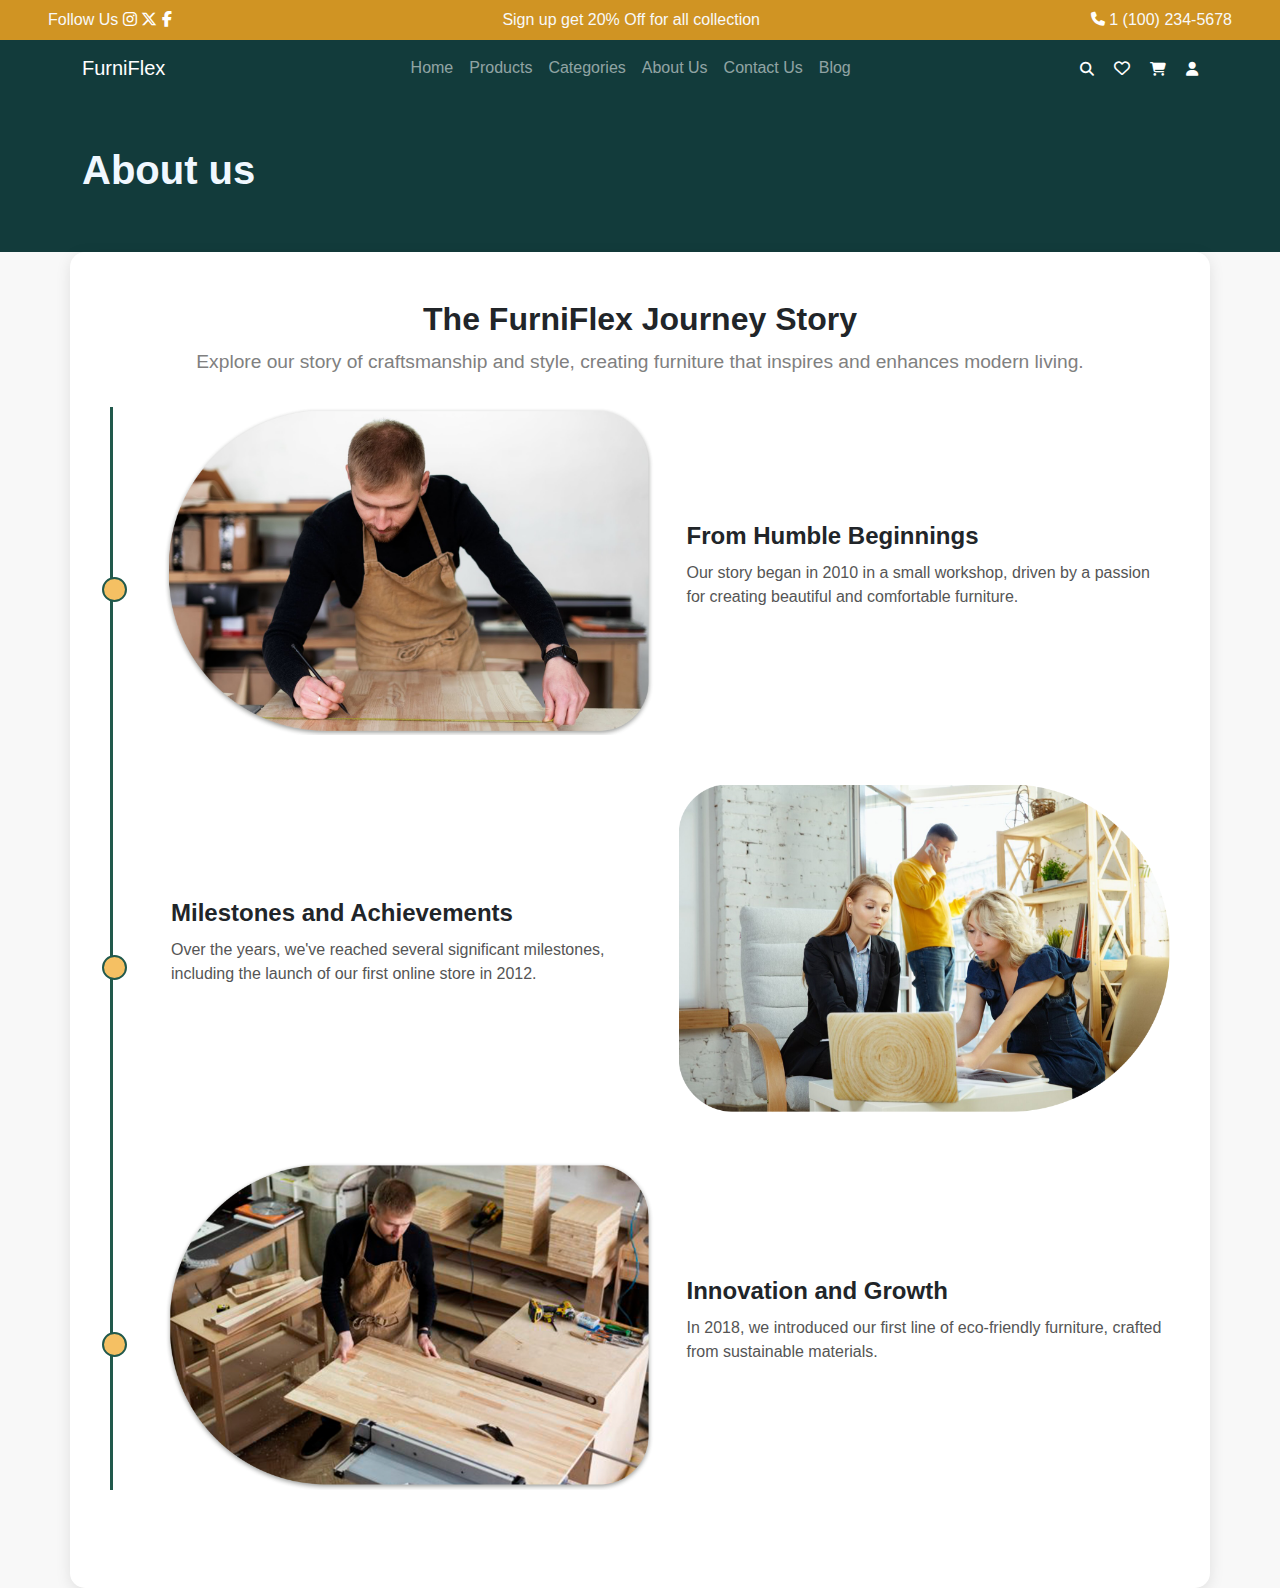
==== secciones/About.html @ eaa71ba8 "Primer commit - Subiendo proyecto inicial" ====
<!DOCTYPE html>
<html lang="en">
<head>
    <meta charset="UTF-8">
    <meta name="viewport" content="width=device-width, initial-scale=1.0">
    <title>About</title>
    <link href="https://cdn.jsdelivr.net/npm/bootstrap@5.3.0/dist/css/bootstrap.min.css" rel="stylesheet">
    <link rel="stylesheet" href="/css/estilos.css">
    <link rel="stylesheet" href="https://cdnjs.cloudflare.com/ajax/libs/font-awesome/6.4.2/css/all.min.css">

</head>
<body>
    <!-- Top Bar -->
    <div class="top-bar py-2 text-light text-center">
        <div>Follow Us
            <i class="fa-brands fa-instagram" style="color: #ffffff;"></i>
            <i class="fa-brands fa-x-twitter" style="color: #ffffff;"></i>
            <i class="fa-brands fa-facebook-f" style="color: #ffffff;"></i>
        </div>
        <div>Sign up get 20% Off for all collection</div>
        <div>
            <i class="fa-solid fa-phone fa-sm" style="color: #ffffff;"></i>
            1 (100) 234-5678
        </div>
    </div>
    
    <!-- Navbar -->
    <nav class="navbar navbar-expand-lg navbar-dark">
        <div class="container">

            <!-- Logo -->
            <a class="navbar-brand" href="#">FurniFlex</a>
            <button class="navbar-toggler" type="button" data-bs-toggle="collapse" data-bs-target="#navbarNav" aria-controls="navbarNav" aria-expanded="false" aria-label="Toggle navigation">
                <span class="navbar-toggler-icon"></span>
            </button>

            <div class="collapse navbar-collapse" id="navbarNav">
                <ul class="navbar-nav ms-auto">
                    <li class="nav-item"><a class="nav-link" href="/Index.html">Home</a></li>
                    <li class="nav-item"><a class="nav-link" href="/secciones/Products.html">Products</a></li>
                    <li class="nav-item"><a class="nav-link" href="/secciones/Categories.html">Categories</a></li>
                    <li class="nav-item"><a class="nav-link" href="/secciones/About.html">About Us</a></li>
                    <li class="nav-item"><a class="nav-link" href="/secciones/Contact.html">Contact Us</a></li>
                    <li class="nav-item"><a class="nav-link" href="/secciones/Blog.html">Blog</a></li>
                </ul>
            </div>

            <!-- Iconos -->
             <div>
                <div class="nav-iconos">
                    <i class="fa-solid fa-magnifying-glass fa-fade fa-sm" style="color: #ffffff;"></i>
                    <i class="fa-regular fa-heart fa-fade " style="color: #ffffff;"></i>
                    <i class="fa-solid fa-cart-shopping fa-fade fa-sm" style="color: #ffffff;"></i>
                    <i class="fa-solid fa-user fa-fade fa-sm" style="color: #ffffff;"></i>   
                </div>
            </div>

        </div>
    </nav>
    
    <!-- Hero Section -->
    <header class="hero-section">
        <div class="container">
            <div class="hero">

                <!-- Titulo -->
                <div class="hero-text">
                    <h1 class="hero-title">About us</h1>
                </div>

            </div>
        </div>
    </header>


    <section class="about-us container py-5">
        <div class="text-center mb-4">
            <h2 class="section-title">The FurniFlex Journey Story</h2>
            <p class="section-subtitle">Explore our story of craftsmanship and style, creating furniture that inspires and enhances modern living.</p>
        </div>

        <div class="timeline">
            <div class="timeline-item row align-items-center">
                <div class="col-md-6 image-container">
                    <img src="../imagenes/about-1.png" alt="From Humble Beginnings">
                </div>
                <div class="col-md-6 text-container">
                    <h3>From Humble Beginnings</h3>
                    <p>Our story began in 2010 in a small workshop, driven by a passion for creating beautiful and comfortable furniture.</p>
                </div>
            </div>

            <div class="timeline-item row align-items-center flex-row-reverse">
                <div class="col-md-6 image-container">
                    <img src="../imagenes/about-2.png" alt="Milestones and Achievements">
                </div>
                <div class="col-md-6 text-container">
                    <h3>Milestones and Achievements</h3>
                    <p>Over the years, we've reached several significant milestones, including the launch of our first online store in 2012.</p>
                </div>
            </div>

            <div class="timeline-item row align-items-center">
                <div class="col-md-6 image-container">
                    <img src="../imagenes/about-3.png" alt="Innovation and Growth">
                </div>
                <div class="col-md-6 text-container">
                    <h3>Innovation and Growth</h3>
                    <p>In 2018, we introduced our first line of eco-friendly furniture, crafted from sustainable materials.</p>
                </div>
            </div>
        </div>
    </section>

</body>
</html>
    
    



    
    <script src="https://cdn.jsdelivr.net/npm/bootstrap@5.3.0/dist/js/bootstrap.bundle.min.js"></script>
</body>
</html>
---- css/estilos.css ----
body {
    font-family: Arial, sans-serif;
    background-color: #ffffff;
}

/* NAVBAR 
................................................................*/

.top-bar {
    background-color: #d09423;
    display: flex;
    justify-content: space-between;
    align-items: center; /* Para alinear verticalmente */
    padding: 0.5rem 3rem; /* Ajusta el padding si es necesario */
    }

.navbar {
    background-color: #123b3b;
}

.nav-iconos {
    display: flex;
    gap: 20px;
    align-items: center;
}

.navbar-collapse {
    flex-grow: 0 !important;
}


/* HERO 
................................................................*/

.hero-section {
    background-color: #123b3b;
    text-align: left;
}

.nav .container 
.header .container {
    display: flex;
    justify-content: space-between; /* Distribuye los elementos */
}

.hero {
    background-color: #123b3b;
    display: flex;
    align-items: center;
    padding: 50px 0px 50px 0px;
}

.hero-title {
    font-weight: 600;
}

.hero-subtitle{
    margin: 30px 60px 40px 0px;
}

.hero-text {
    max-width: 40%;
    color: aliceblue;
}

.hero-images {
    display: flex;
    gap: 12px;
    flex: 1;
}

.hero-images div {
    position: relative;
    color: white;
    text-align: center;
}

.hero-images img {
    width: 100%;
    height: auto;
    border-radius: 10px;
}

.hero-images .large {
    flex: 4;
}

.hero-images .small {
    flex: 2;
}

.overlay-text {
    position: absolute;
    bottom: 10px;
    left: 10px;
    padding: 5px 10px;
    border-radius: 5px;
}

.btn-yellow {
    background-color: #c58b0e;
    border: none;
    padding: 10px 30px;
    color: white;
    border-radius: 40px;
}

  /* Hero Responsive */
  @media (max-width: 995px) {
    .hero {
        flex-direction: column;
    }
    .hero-text {
        margin-bottom: 40px;
        max-width: 100%;
    }

    .hero-images div {
        flex: unset;
    }
}

/* HOME - SECCION 1 ICONOS
................................................................*/

.feature-item {
    display: flex;
    flex-direction: column;
    align-items: center;
    gap: 10px;
}

.feature-icon {
    width: 50px;
    height: 50px;
    background-color: #FFC107; 
    border-radius: 50%;
    display: flex;
    align-items: center;
    justify-content: center;
    box-shadow: 5px 5px 10px rgba(0, 0, 0, 0.1); /* Sombra ligera */
    position: relative;
}

.feature-icon i {
    font-size: 20px;
    color: #000;
}

/* HOME INDEX- SECCION 2 CARDS
................................................................*/

.new-collection {
    padding: 20px 0;
}

/* Estilos generales para las cards */
.collection-card {
    background-color: #f5f5f5; /* Fondo gris */
    box-shadow: 0 0px 8px rgba(0, 0, 0, 0.2); /* Sombra leve */
    height: 100%;
    border-radius: 10px;
    padding: 20px;
    position: relative;
    overflow: hidden;
    display: flex;
    justify-content: space-between;
    align-items: center;
    margin-bottom: 20px;
}

.collection-card.large-card {
    height: 250px;
}

/* Estilos del contenido de cada card */
.collection-content {
    padding: 20px 0px 20px 20px;
    flex: 1;
}

.collection-content .badge {
    display: inline-block;
    background-color: #ffffff;
    color: #1b3b34;
    padding: 5px 10px;
    border-radius: 20px;
    font-size: 12px;
    font-weight: bold;
}

.collection-content h3 {
    height: 100%;
    font-size: 20px;
    margin: 10px 0;
}

.collection-content ul {
    list-style: none;
    padding: 0;
    font-size: 14px;
    color: #555;
}

.collection-content ul li {
    margin-bottom: 5px;
}

.view-all {
    color: #004a45;
    font-weight: bold;
    text-decoration: none;
    font-size: 14px;
}

/* Imagen dentro de las cards */
.collection-card img {
    height: auto;
    position:static;
    right: 50px;
    bottom: 20px;
}

#sillon {
    width: 300px;
    margin-right: 60px;
}

#mesa {
    width: 280px;
    margin-right: 40px;
}

#lampara {
    width: 130px;
    margin-right: 60px;

} 

/* Estilo especial para la card de descuento */
.discount-card {
    background-color: #1b3b34;
    height: 100%;
    color: white;
    text-align: center;
    display: flex;
    flex-direction: column;
    justify-content: center;
    align-items: center;
}

.discount-card p {
    background-color: #fbc02d;
    color: #1b3b34;
    padding: 5px 10px;
    border-radius: 15px;
    font-weight: bold;
    font-size: 14px;
}

.discount-card h2 {
    font-size: 24px;
    margin-top: 10px;
}

#bigcard {
    height: 100%;
}

/* FOOTER
....................................... */

.footer {
    background-color: #1b3b34; /* Color de fondo claro */
    padding: 40px 0;
}

/* Logo */
.logo {
    font-size: 28px;
    font-weight: bold;
}

/* Secciones del footer */
.footer h5 {
    font-weight: bold;
    margin-bottom: 15px;
}

.footer ul {
    padding: 0;
    list-style: none;
}

.footer ul li {
    margin-bottom: 8px;
}

.footer ul li a {
    text-decoration: none;
    color: #c8ccd0; /* Color gris */
    transition: color 0.3s ease;
}

.footer ul li a:hover {
    color: #fbbe06; /* Amarillo al pasar el mouse */
}

/* Línea divisoria */
.footer hr {
    border: none;
    height: 1px;
    background-color: #ddd;
    margin: 20px 0;
}

/* Texto de copyright */
.footer p {
    font-size: 14px;
    color: #d4d4d4;
}

/* Íconos sociales */
.footer a i {
    font-size: 20px;
    color: #ffffff;
    transition: color 0.3s ease;
}

.footer a i:hover {
    color: #fbbe06;
}

/* Métodos de pago */
.footer img {
    height: 24px;
}

/* Responsividad celular*/
@media (max-width: 768px) {
    .footer .row {
        text-align: center;
    }

    .footer .col-md-4 {
        margin-bottom: 20px;
    }
}


/* PRODUCTOS INDEX 
................................................................*/

/* Estilos generales */
body {
    font-family: Arial, sans-serif;
    background-color: #f8f8f8;
}

.productos-cards h3 {
    font-size: 20px;
}

/* Título de la sección */
.section-title {
    font-size: 28px;
    font-weight: bold;
    margin-bottom: 20px;
}

/* Filtros de categorías */
.filters {
    display: flex;
    gap: 15px;
    margin-bottom: 30px;
}

.filters a {
    text-decoration: none;
    color: #333;
    padding-bottom: 5px;
}

.filters .active {
    border-bottom: 2px solid #000;
}

/* Estilos de las tarjetas de productos */
.product-card {
    background: #fff;
    padding: 20px;
    border-radius: 20px;
    position: relative;
    text-align: center;
    box-shadow: 0 4px 10px rgba(0, 0, 0, 0.1);
    margin-bottom: 20px;
}

/* Descuento en la esquina superior izquierda */
.discount {
    position: absolute;
    top: 10px;
    left: 10px;
    background: #1e675a;
    color: white;
    padding: 5px 10px;
    border-radius: 15px;
    font-size: 14px;
}

/* Icono de corazón en la esquina superior derecha */
.fav-icon {
    position: absolute;
    top: 10px;
    right: 10px;
    padding: 5px 10px;
    font-size: 25px;
    cursor: pointer;
    color: #999;
}

.fav-icon:hover {
    color: red;
}

/* Imagen del producto */
.product-card img {
    max-width: 100%;
    height: auto;
    margin: 15px 0;
    border-radius: 8px;
}

/* Información del producto */
.product-info {
    display: flex;

    background: #1e675a;
    width: 100%;
    color: white;
    padding: 10px;
    border-radius: 8px;
    display: flex;
    justify-content: space-between;
    align-items: center;
}

/* Alineación del texto a la izquierda */
.info-left {
    display: flex;
    flex-direction: column;
    align-items: flex-start;
}

/* Centrar el botón a la derecha */
.info-right {
    display: flex;
    align-items: center;
    justify-content: center;
    padding-right: 15px;
}

/* Botón del carrito */
.cart-btn {
    background: white;
    border: none;
    color: #1e675a;
    font-size: 22px;
    cursor: pointer;

    /* fondo circular */
    width: 50px; 
    height: 50px; 
    border-radius: 50%; /* Hace el fondo redondo */

    /* Alineación ícono */
    display: flex;
    align-items: center;
    justify-content: center;
 
}

.cart-btn:hover {
    color: #ffbf14;
}


/* CATEGORÍAS INDEX 
................................................................*/


/* Contenedor principal del carrusel */
.carousel {
    display: flex;
    align-items: center;
    justify-content: center;
    position: relative;
    width: 90%;
    max-width: 1200px;
    margin: 0 auto;
}

/* Botones de navegación */
.carousel-btn {
    position: absolute;
    background: white;
    border: none;
    width: 40px;
    height: 40px;
    border-radius: 50%;
    display: flex;
    align-items: center;
    justify-content: center;
    cursor: pointer;
    box-shadow: 0 0 5px rgba(0, 0, 0, 0.2);
}

.featured-categories .left {
    left: -100px;
}

.featured-categories .right {
    right: -20px;
}

.carousel-btn i {
    color: #c98c38;
}

/* Contenedor de categorías */
.carousel-track {
    display: flex;
    gap: 20px;
    width: 100%;
    scroll-snap-type: x mandatory;
    overflow-x: auto;
    scroll-behavior: smooth;
    padding: 10px 0;
}

.carousel-track::-webkit-scrollbar {
    display: none; /* Oculta la barra de desplazamiento */
}

/* Cada categoría */
.featured-categories .category {
    flex: 0 0 auto;
    width: 200px;
    text-align: center;
    scroll-snap-align: center;
}

/* Contenedor circular para imágenes */
.featured-categories .image-container {
    width: 150px;
    height: 150px;
    border-radius: 50%;
    background-color: #f2f2f2;
    display: flex;
    align-items: center;
    justify-content: center;
    margin: 0 auto 10px;
}

.featured-categories .image-container img {
    max-width: 120px;
    max-height: 120px;
}

/* Títulos y subtítulos */
h3 {
    font-size: 18px;
    margin: 5px 0;
}

.carousel p {
    font-size: 14px;
    color: gray;
}

/* Media query celular 
---------------------------*/

@media (max-width: 768px) {
    .carousel-track {
        
        flex-direction: column;
        align-items: center;
        overflow-x: hidden; /* Evita desplazamiento horizontal */
        overflow-y: auto; /* Permite desplazamiento vertical */
        max-height: 80vh; /* Limita la altura para no ocupar toda la pantalla */
        gap: 15px;
    }

    /* Oculta los botones de navegación en móvil si no son necesarios */
    .carousel-btn {
        display: none;
    }

    /* Ajusta el tamaño de cada categoría en móvil */
    .category {
        width: 100%;
        max-width: 300px;
    }

    /* Ajusta el tamaño del contenedor de imágenes en móvil */
    .image-container {
        width: 200px;
        height: 200px;
    }

    .image-container img {
        max-width: 150px;
        max-height: 150px;
    }
}


/* ABOUT US INDEX 
................................................................*/

.about-us {
    background-color: white;
    border-radius: 15px;
    padding: 40px;
    box-shadow: 0 4px 15px rgba(0, 0, 0, 0.1);
}

.about-us .section-title {
    font-size: 2rem;
    font-weight: bold;
    margin-bottom: 10px;
}

.about-us .section-subtitle {
    font-size: 1.2rem;
    color: gray;
    margin-bottom: 30px;
}

/* Timeline */
.timeline {
    position: relative;
    padding-left: 30px;
    border-left: 3px solid #21594c;
}

/* Timeline Items */
.timeline-item {
    margin-bottom: 50px;
    position: relative;
    padding-left: 20px;
}

/* Connector Dots */
.timeline-item::before {
    content: "";
    width: 25px;
    height: 25px;
    background-color: #f5c063;
    border: 2px solid #21594c;
    border-radius: 50%;
    position: absolute;
    left: -29px;
    top: 170px;
}

/* Image Container */


.about-us .image-container img {
    width: 100%;
}


/* Text Container */
.about-us .text-container {
    padding: 20px;
}

.about-us .text-container h3 {
    font-size: 1.5rem;
    font-weight: bold;
    margin-bottom: 10px;
}

.about-us .text-container p {
    font-size: 1rem;
    color: #555;
}

/* Responsive Design */
@media (max-width: 768px) {
    .timeline-item {
        flex-direction: column;
    }

    .timeline-item.row {
        flex-direction: column !important;
    }

    .about-us .image-container, 
    .about-us .text-container {
        text-align: center;
    }

    .about-us .image-container img {
        max-width: 80%;
        margin: 0 auto;
    }

    .timeline {
        border-left: none;
    }

    .timeline-item::before {
        display: none;
    }
}


/* CONTACT INDEX 
................................................................*/

.contact-us h1 {
    font-size: 2.5rem;
    margin-bottom: 1rem;
}

.contact-us p {
    color: #6c757d;
    line-height: 1.6;
}

.contact-us .list-unstyled li {
    margin-bottom: 0.5rem;
    font-size: 1.1rem;
    display: flex;
    align-items: center;
}

.contact-us .list-unstyled li i {
    color: #ff8c00;
    margin-right: 0.5rem;
    font-size: 1.5rem;
}

/* Social Icons */
.contact-us .social-icons i {
    font-size: 1.5rem;
    margin-right: 0.5rem;
    color: #ff8c00;
    cursor: pointer;
}

/* Right Column Styles */
.contact-us .form-container {
    background-color: #054a48;
    border-radius: 15px;
    color: white;
    box-shadow: 0 4px 15px rgba(0, 0, 0, 0.1);
}

.contact-us .form-container h2 {
    font-size: 2rem;
    margin-bottom: 1rem;
}

.contact-us .form-container p {
    font-size: 0.9rem;
    margin-bottom: 1.5rem;
}

.contact-us .form-control {
    border-radius: 10px;
    border: none;
    padding: 0.75rem;
}

textarea.form-control {
    resize: none;
}

.contact-us .btn-warning {
    background-color: #fbbe06;
    border: none;
    padding: 0.75rem;
    font-size: 1.2rem;
    border-radius: 10px;
    transition: background-color 0.3s;
}

.contact-us .btn-warning:hover {
    background-color: #e67e00;
}


/* BLOG INDEX 
................................................................*/

.blog-section h2 {
    font-size: 2.5rem;
    font-weight: bold;
    color: #333;
}

.blog-section p {
    font-size: 1rem;
    color: #555;
    line-height: 1.6;
}

.blog-section .card {
    border: none;
    overflow: hidden;
    border-radius: 1rem;
    transition: transform 0.3s ease-in-out;
    background-color: #fff;
}

.blog-section .card:hover {
    transform: translateY(-10px);
    box-shadow: 0 10px 20px rgba(0, 0, 0, 0.1);
}

.blog-section .card-img-top {
    height: 200px;
    object-fit: cover;
    border-top-left-radius: 1rem;
    border-top-right-radius: 1rem;
}

.blog-section .card-body h5 {
    font-size: 1.25rem;
    font-weight: bold;
    margin-bottom: 0.5rem;
    color: #333;
}

.blog-section .card-body p {
    font-size: 0.9rem;
    color: #777;
}

.blog-section .text-warning {
    color: #f39c12 !important;
}
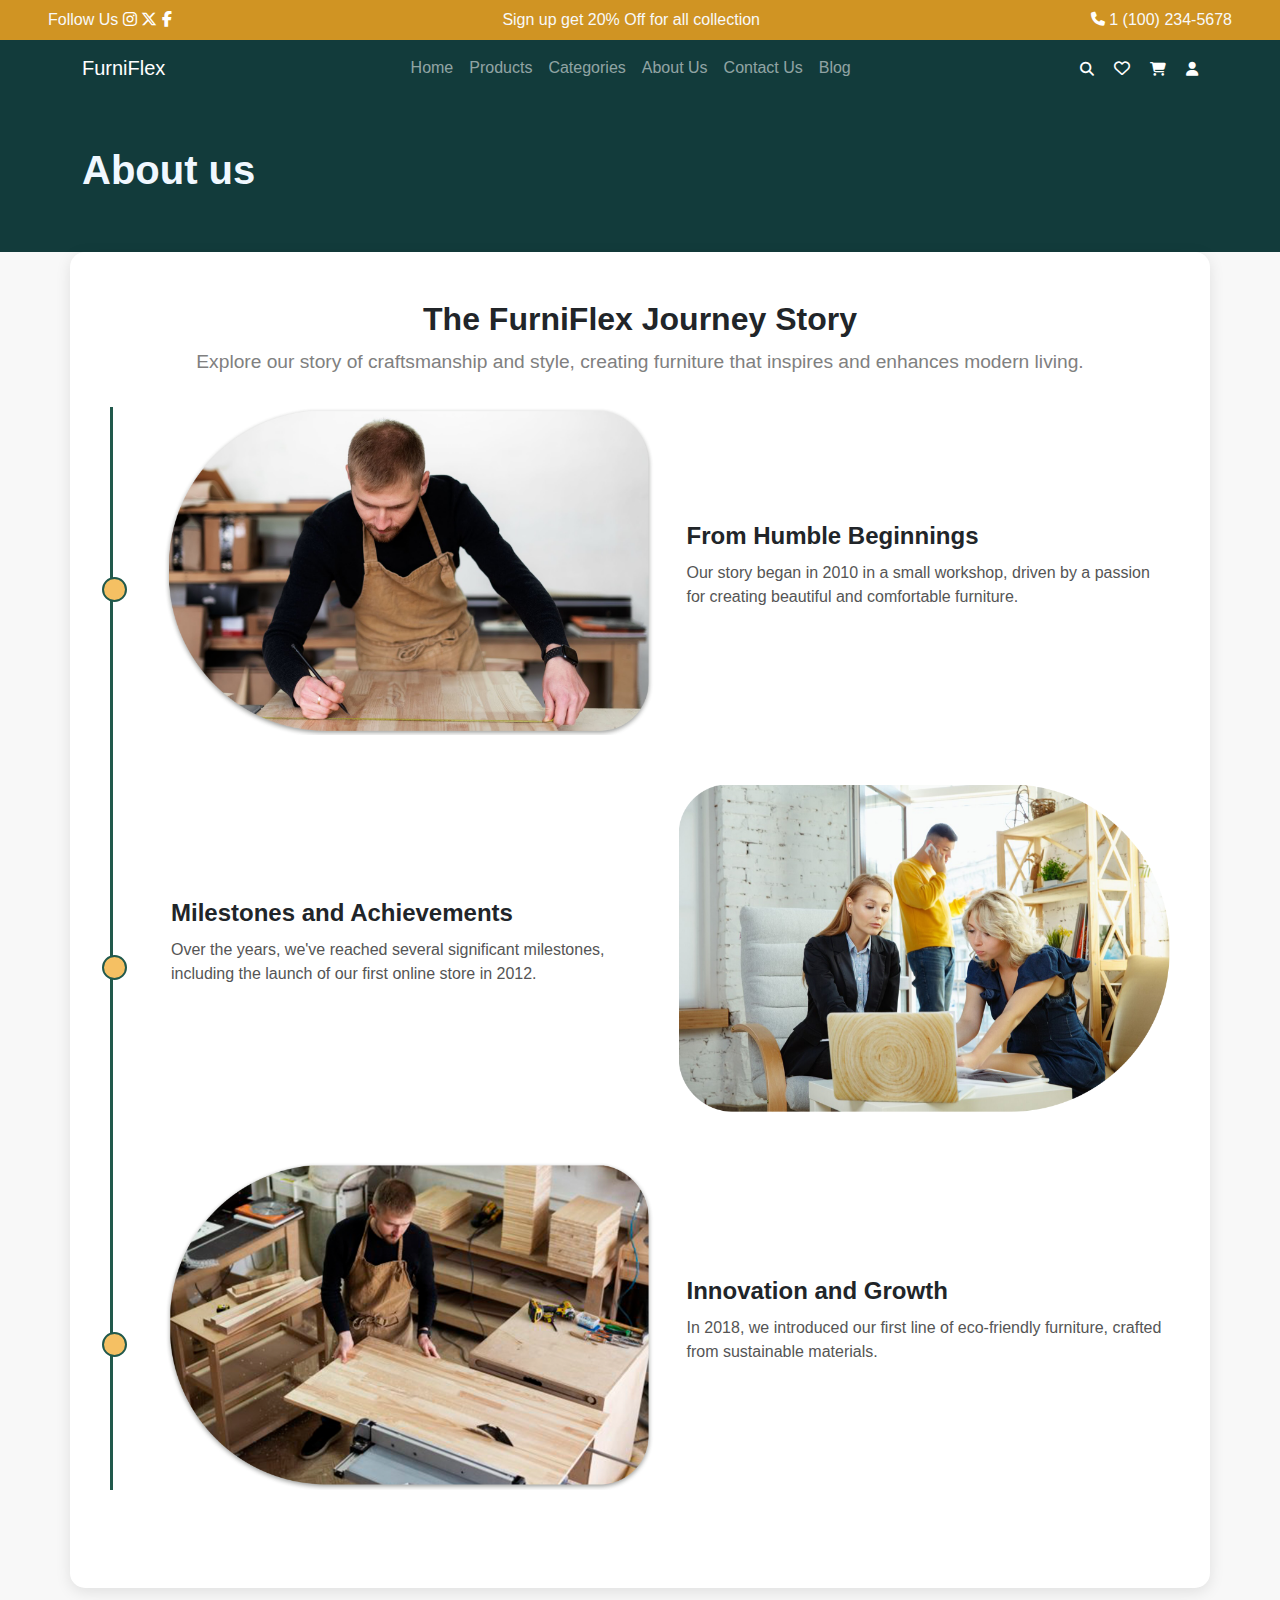
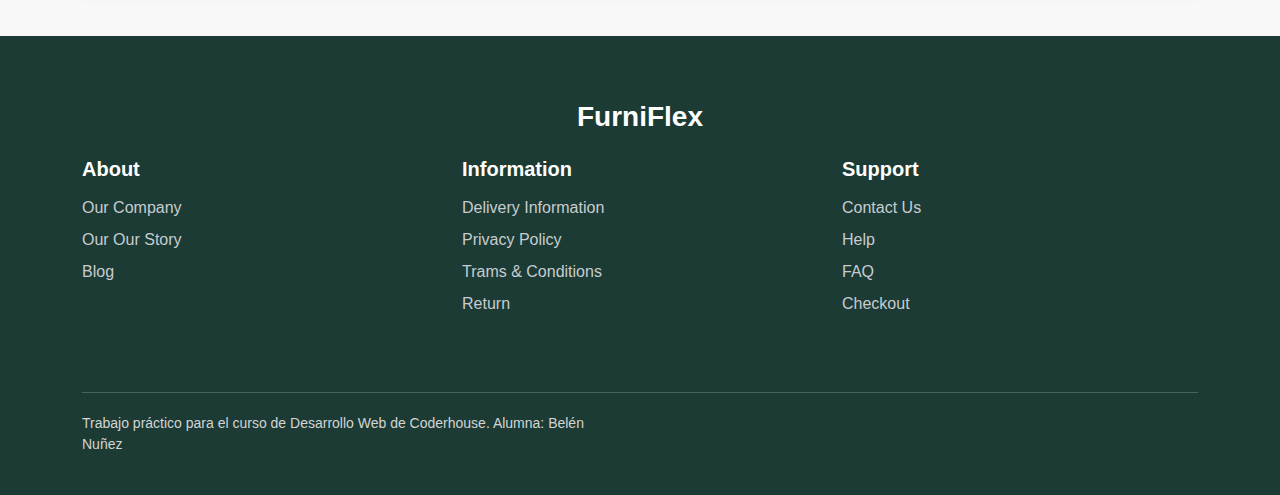
==== commit 895b8fd5: "tercer commit" ====
--- a/secciones/About.html
+++ b/secciones/About.html
@@ -112,12 +112,58 @@
         </div>
     </section>
 
-</body>
-</html>
-    
-    
-
-
+    <!-- Footer -->
+    <footer class="footer mt-5">
+        <div class="container">
+            <div class="row text-center text-md-start py-4">
+                <!-- Logo -->
+                <div class="col-12 text-center mb-3">
+                    <h2 class="logo text-white">FurniFlex</h2>
+                </div>
+                <!-- Secciones del footer -->
+                <div class="col-md-4 col-sm-12 mb-3">
+                    <h5 class="fw-bold text-white">About</h5>
+                    <ul class="list-unstyled">
+                        <li><a href="#">Our Company</a></li>
+                        <li><a href="#">Our Our Story</a></li>
+                        <li><a href="#">Blog</a></li>
+                    </ul>
+                </div>
+                <div class="col-md-4 col-sm-12 mb-3">
+                    <h5 class="fw-bold text-white">Information</h5>
+                    <ul class="list-unstyled">
+                        <li><a href="#">Delivery Information</a></li>
+                        <li><a href="#">Privacy Policy</a></li>
+                        <li><a href="#">Trams & Conditions</a></li>
+                        <li><a href="#">Return</a></li>
+                    </ul>
+                </div>
+                <div class="col-md-4 col-sm-12 mb-3">
+                    <h5 class="fw-bold text-white">Support</h5>
+                    <ul class="list-unstyled">
+                        <li><a href="#">Contact Us</a></li>
+                        <li><a href="#">Help</a></li>
+                        <li><a href="#">FAQ</a></li>
+                        <li><a href="#">Checkout</a></li>
+                    </ul>
+                </div>
+            </div>
+            <!-- Línea divisoria -->
+            <hr>
+            <!-- Sección inferior -->
+            <div class="row text-center">
+                <div class="col-12 col-md-6 text-md-start">
+                    <p class="mb-0">Trabajo práctico para el curso de Desarrollo Web de Coderhouse. Alumna: Belén Nuñez</p>
+                </div>
+                <div class="col-12 col-md-6 text-md-end">
+                    <!-- Iconos sociales -->
+                    <a href="#" class="me-3"><i class="bi bi-instagram"></i></a>
+                    <a href="#" class="me-3"><i class="bi bi-twitter"></i></a>
+                    <a href="#"><i class="bi bi-facebook"></i></a>
+                </div>
+            </div>
+        </div>
+    </footer>   
 
     
     <script src="https://cdn.jsdelivr.net/npm/bootstrap@5.3.0/dist/js/bootstrap.bundle.min.js"></script>
